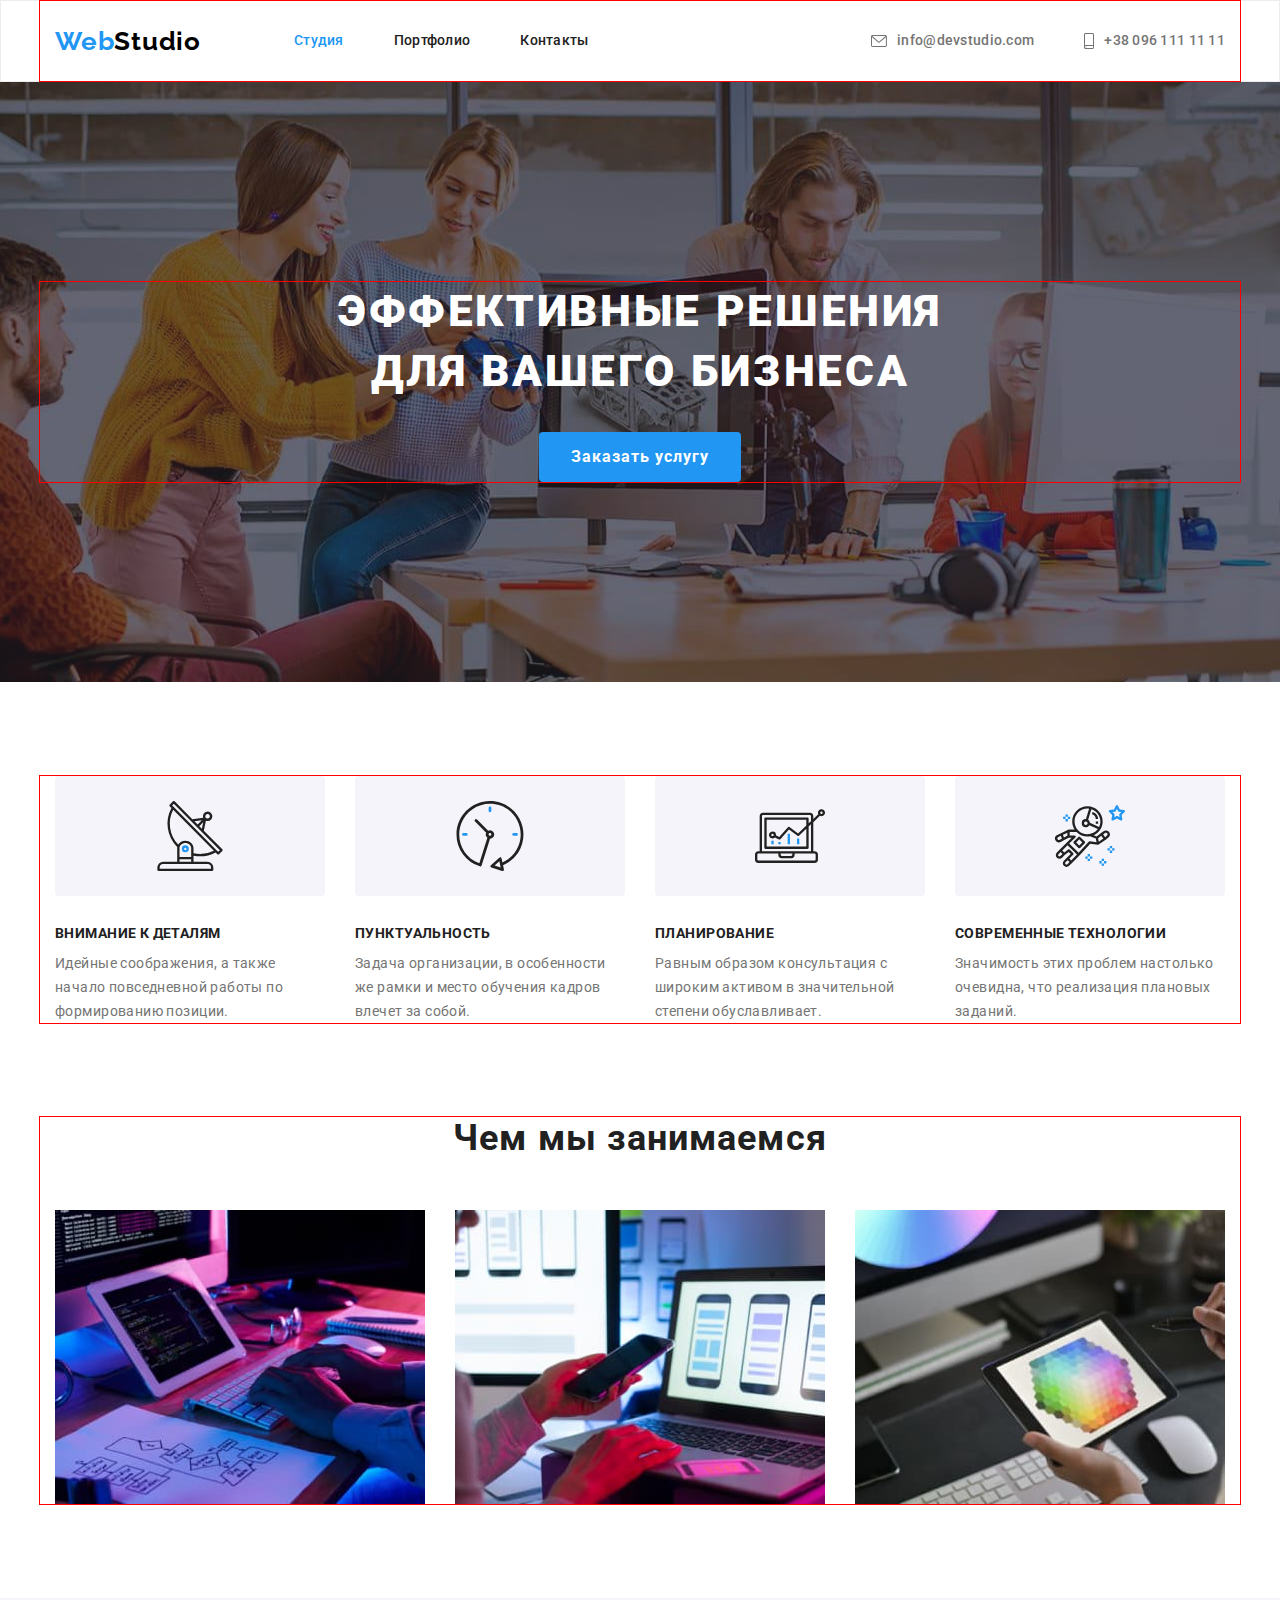
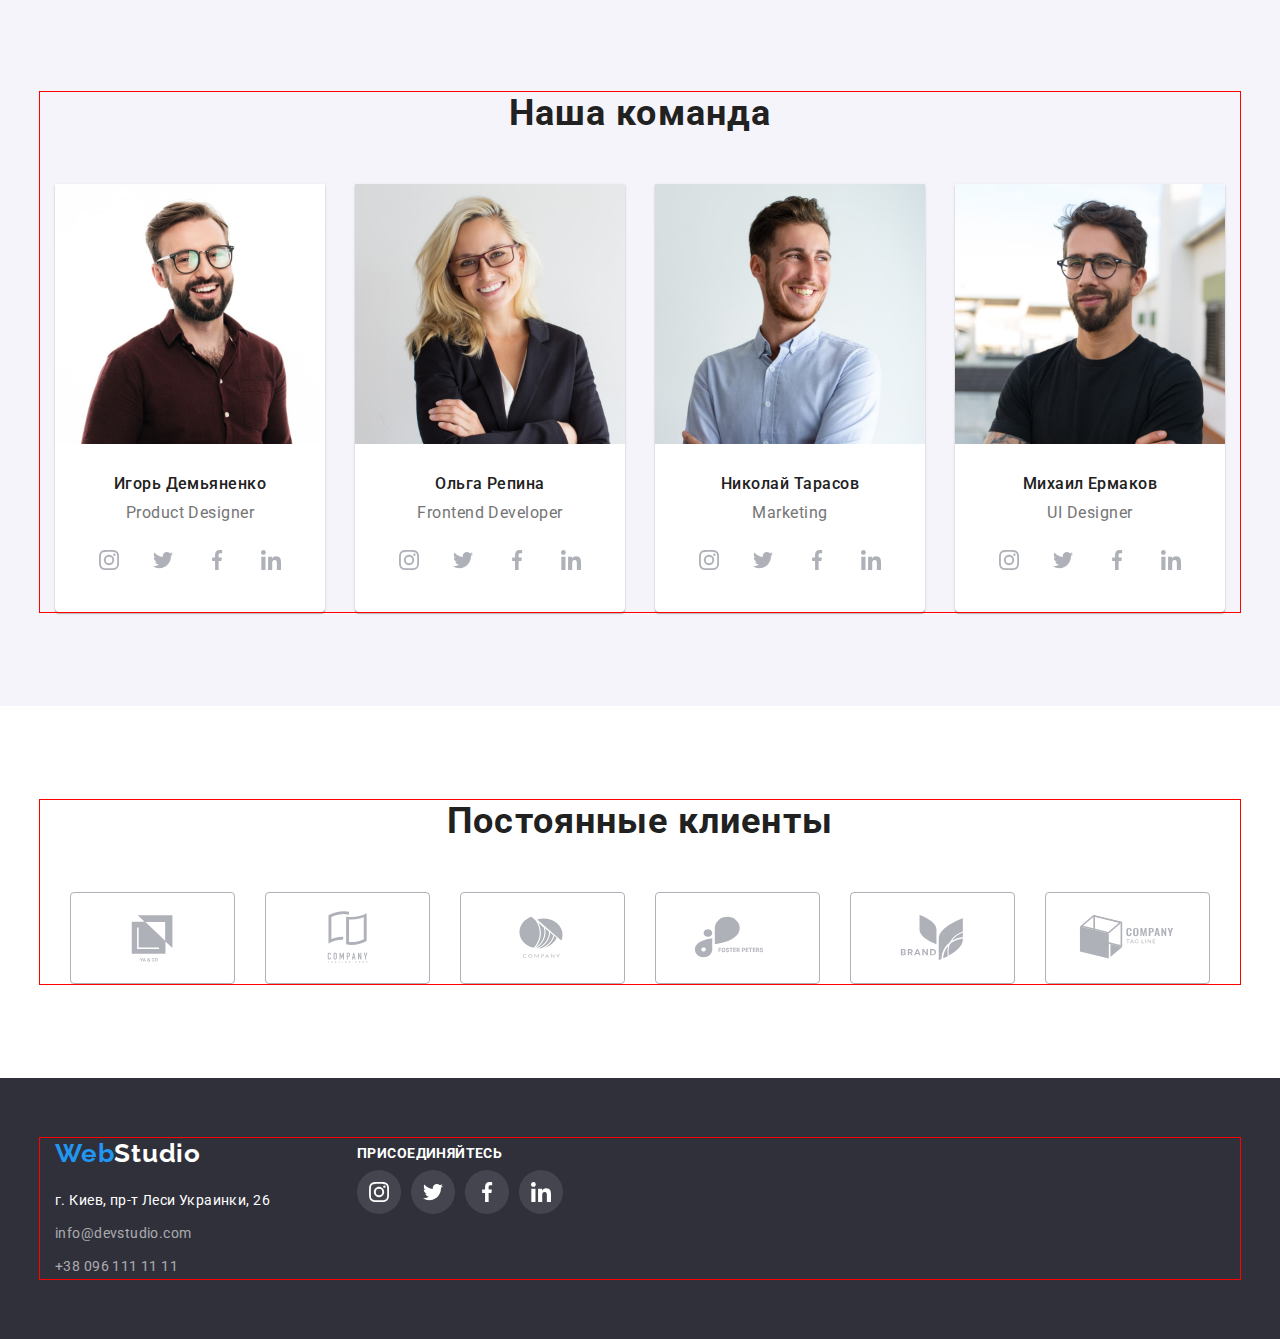
==== index.html @ b8fc0707 "дз" ====
<!DOCTYPE html>
<html lang="ru">

<head>
    <meta charset="UTF-8">
    <meta http-equiv="X-UA-Compatible" content="IE=edge">
    <meta name="viewport" content="width=device-width, initial-scale=1.0">
    <link rel="stylesheet" href="https://cdnjs.cloudflare.com/ajax/libs/modern-normalize/1.1.0/modern-normalize.min.css">
    <link rel="preconnect" href="https://fonts.googleapis.com">
    <link rel="preconnect" href="https://fonts.gstatic.com" crossorigin>
    <link
        href="https://fonts.googleapis.com/css2?family=Montserrat:wght@400;700&family=Raleway:wght@700&family=Roboto:wght@400;500;700;900&display=swap"
        rel="stylesheet">
    <link rel="stylesheet" href="./css/styles.css">
    <title>WebStudio</title>
</head>

<body>
    <!-- Шапкpа страницы -->
    <header class="header">
        <div class="container">
        <nav class="navigation">
            <a href="./index.html" class="logo-blue link">Web<span class="logo-black link">Studio</span></a>
            <ul class="site-navigation-list">
                <li class="header-item-site"><a class="site-navigation link" href="./index.html"><span class="studio-blue">Студия</span></a></li>
                <li class="header-item-site"><a class="site-navigation link" href="./portfolio.html">Портфолио</a></li>
                <li class="header-item-site"><a class="site-navigation link" href="">Контакты</a></li>
            </ul>
        </nav>
            <ul class="auth-navigation-list">
                <li class="header-item-auth">
                    <a class="auth-navigation link" href="mail:info@devstudio.com">
                        <svg class="auth-navigation-icon" width="16" height="12">
                            <use href="./images/icons.svg#icon-envelope"></use>
                        </svg>info@devstudio.com
                    </a>
                </li>
                <li class="header-item-auth">
                    <a class="auth-navigation link" href="tel:+380961111111">
                        <svg class="auth-navigation-icon" width="10" height="16">
                            <use href="./images/icons.svg#icon-smartphone"></use>
                        </svg>+38 096 111 11 11
                    </a>
                </li>
            </ul>
        </div>    
    </header>
    <!-- Уникальный контент страницы -->
    <main>
    <!-- Герой -->
        <section class="hero">
            <div class="container">
            <h1 class="hero-title">Эффективные решения для вашего бизнеса</h1>
            <button class="hero-btn">Заказать услугу</button>
            </div>
        </section>
        <section class="block-our-featires">
            <div class="container">
            <h2 class="visually-hidden">Наши особенности</h2>
            <ul class="list-our-featires">
                <li class="blok-title-list icon-antenna">
                    <h3 class="block-title-text">Внимание к деталям</h3>
                    <p class="block-title-text-about">Идейные соображения, а также начало повседневной работы по формированию позиции.</p>
                </li>
                <li class="blok-title-list icon-clock">
                    <h3 class="block-title-text">Пунктуальность</h3>
                    <p class="block-title-text-about">Задача организации, в особенности же рамки и место обучения кадров влечет за собой.</p>
                </li>
                <li class="blok-title-list icon-diagram">
                    <h3 class="block-title-text">Планирование</h3>
                    <p class="block-title-text-about">Равным образом консультация с широким активом в значительной степени обуславливает.</p>
                </li>
                <li class="blok-title-list icon-astronaut">
                    <h3 class="block-title-text">Современные технологии</h3>
                    <p class="block-title-text-about">Значимость этих проблем настолько очевидна, что реализация плановых заданий.</p>
                </li>
            </ul>
        </div>
        </section>
        <section class="block section">
            <div class="container">
            <h2 class="block-title">Чем мы занимаемся</h2>
            <ul class="block-list">
                <li class="blok-item"><img src="./images/services-img-1.jpg" alt="Ноутбук" width="370">
                </li>
                <li class="blok-item"><img src="./images/services-img-2.jpg" alt="Андроид" width="370">
                </li>
                <li class="blok-item"><img src="./images/services-img-3.jpg" alt="Планшет" width="370">
                </li>
            </ul>
            </div>
        </section>
        <section class="block-our-team section">
            <div class="container">
            <h2 class="block-title">Наша команда</h2>
            <ul class="feature-list">
                <li class="feature-list-blok"><img class="feature-list-imges" src="./images/our-team-img-1.jpg" alt="Дизайнер" width="270" height="260">
                <div class="team-name-text">
                    <h3 class="name">Игорь Демьяненко</h3>
                    <p class="text" lang="en">Product Designer</p>
                    <ul class="social-networks">
                        <li class="social-networks-item">
                            <a href="" class="social-networks-link">
                                <svg class="social-networks-icon" width="20" height="20">
                                    <use href="./images/icons.svg#icon-instagram"></use>
                                </svg>
                            </a>
                        </li>
                        <li class="social-networks-item">
                            <a href="" class="social-networks-link">
                                <svg class="social-networks-icon" width="20" height="20">
                                    <use href="./images/icons.svg#icon-twitter"></use>
                                </svg>
                            </a>
                        </li>
                        <li class="social-networks-item">
                            <a href="" class="social-networks-link">
                                <svg class="social-networks-icon" width="20" height="20">
                                    <use href="./images/icons.svg#icon-facebook"></use>
                                </svg>
                            </a>
                        </li>
                        <li class="social-networks-item">
                            <a href="" class="social-networks-link">
                                <svg class="social-networks-icon" width="20" height="20">
                                    <use href="./images/icons.svg#icon-linkedin"></use>
                                </svg>
                            </a>
                        </li>              
                    </ul>    
                </div>
                </li>
                <li class="feature-list-blok"><img class="feature-list-imges" src="./images/our-team-img-2.jpg" alt="Разработчик" width="270" height="260">
                <div class="team-name-text">
                    <h3 class="name">Ольга Репина</h3>
                    <p class="text" lang="en">Frontend Developer</p>
                    <ul class="social-networks">
                        <li class="social-networks-item">
                            <a href="" class="social-networks-link">
                                <svg class="social-networks-icon" width="20" height="20">
                                    <use href="./images/icons.svg#icon-instagram"></use>
                                </svg>
                            </a>
                        </li>
                        <li class="social-networks-item">
                            <a href="" class="social-networks-link">
                                <svg class="social-networks-icon" width="20" height="20">
                                    <use href="./images/icons.svg#icon-twitter"></use>
                                </svg>
                            </a>
                        </li>
                        <li class="social-networks-item">
                            <a href="" class="social-networks-link">
                                <svg class="social-networks-icon" width="20" height="20">
                                    <use href="./images/icons.svg#icon-facebook"></use>
                                </svg>
                            </a>
                        </li>
                        <li class="social-networks-item">
                            <a href="" class="social-networks-link">
                                <svg class="social-networks-icon" width="20" height="20">
                                    <use href="./images/icons.svg#icon-linkedin"></use>
                                </svg>
                            </a>
                        </li>              
                    </ul>    
                </div>
                </li>
                <li class="feature-list-blok"><img class="feature-list-imges" src="./images/our-team-img-3.jpg" alt="Маркетолог" width="270" height="260">
                <div class="team-name-text">
                    <h3 class="name">Николай Тарасов</h3>
                    <p class="text" lang="en">Marketing</p>
                    <ul class="social-networks">
                        <li class="social-networks-item">
                            <a href="" class="social-networks-link">
                                <svg class="social-networks-icon" width="20" height="20">
                                    <use href="./images/icons.svg#icon-instagram"></use>
                                </svg>
                            </a>
                        </li>
                        <li class="social-networks-item">
                            <a href="" class="social-networks-link">
                                <svg class="social-networks-icon" width="20" height="20">
                                    <use href="./images/icons.svg#icon-twitter"></use>
                                </svg>
                            </a>
                        </li>
                        <li class="social-networks-item">
                            <a href="" class="social-networks-link">
                                <svg class="social-networks-icon" width="20" height="20">
                                    <use href="./images/icons.svg#icon-facebook"></use>
                                </svg>
                            </a>
                        </li>
                        <li class="social-networks-item">
                            <a href="" class="social-networks-link">
                                <svg class="social-networks-icon" width="20" height="20">
                                    <use href="./images/icons.svg#icon-linkedin"></use>
                                </svg>
                            </a>
                        </li>              
                    </ul>    
                </div>
                </li>
                <li class="feature-list-blok"><img class="feature-list-imges" src="./images/our-team-img-4.jpg" alt="Дизайнер интерфейсов" width="270" height="260">
                <div class="team-name-text">
                    <h3 class="name">Михаил Ермаков</h3>
                    <p class="text" lang="en">UI Designer</p>
                    <ul class="social-networks">
                        <li class="social-networks-item">
                            <a href="" class="social-networks-link">
                                <svg class="social-networks-icon" width="20" height="20">
                                    <use href="./images/icons.svg#icon-instagram"></use>
                                </svg>
                            </a>
                        </li>
                        <li class="social-networks-item">
                            <a href="" class="social-networks-link">
                                <svg class="social-networks-icon" width="20" height="20">
                                    <use href="./images/icons.svg#icon-twitter"></use>
                                </svg>
                            </a>
                        </li>
                        <li class="social-networks-item">
                            <a href="" class="social-networks-link">
                                <svg class="social-networks-icon" width="20" height="20">
                                    <use href="./images/icons.svg#icon-facebook"></use>
                                </svg>
                            </a>
                        </li>
                        <li class="social-networks-item">
                            <a href="" class="social-networks-link">
                                <svg class="social-networks-icon" width="20" height="20">
                                    <use href="./images/icons.svg#icon-linkedin"></use>
                                </svg>
                            </a>
                        </li>              
                    </ul>    
                </div>
                </li>
            </ul>
            </div>
        </section>
        <section class="block section">
            <div class="container">
            <h2 class="block-title">Постоянные клиенты</h2>
            <ul class="block-list-regular-customers">
                <li class="regular-customers-item">
                    <a href="" class="regular-customers-link">
                        <svg class="regular-costomers-icon" width="106" height="60">
                            <use href="./images/icons.svg#icon-yaco"></use>
                        </svg>
                    </a>
                </li>
                <li class="regular-customers-item">
                    <a href="" class="regular-customers-link">
                        <svg class="regular-costomers-icon" width="106" height="60">
                            <use href="./images/icons.svg#icon-tagline-here"></use>
                        </svg>
                    </a>
                </li>
                <li class="regular-customers-item">
                    <a href="" class="regular-customers-link">
                        <svg class="regular-costomers-icon" width="106" height="60">
                            <use href="./images/icons.svg#icon-company"></use>
                        </svg>
                    </a>
                </li>
                <li class="regular-customers-item">
                    <a href="" class="regular-customers-link" >
                        <svg class="regular-costomers-icon" width="106" height="60">
                            <use href="./images/icons.svg#icon-foster-peters"></use>
                        </svg>
                    </a>
                </li>
                <li class="regular-customers-item">
                    <a href="" class="regular-customers-link">
                        <svg class="regular-costomers-icon" width="106" height="60">
                            <use href="./images/icons.svg#icon-brand"></use>
                        </svg>
                    </a>
                </li>
                <li class="regular-customers-item">
                    <a href="" class="regular-customers-link">
                        <svg class="regular-costomers-icon" width="106" height="60">
                            <use href="./images/icons.svg#icon-tag-line"></use>
                        </svg>
                    </a>
                </li>                
            </ul>
            </div>
        </section>
    </main>
    <!-- Подвал страницы -->
    <footer class="footer">
        <div class="container">
            <div>
            <a href="./index.html" class="logo-blue link">Web<span class="logo-white link">Studio</span></a>
            <address class="location">
            <p class="location-text">г. Киев, пр-т Леси Украинки, 26</p>
            <ul>
                <li class="location-list-general"><a class="location-list link" href="mail:info@devstudio.com">info@devstudio.com</a></li>
                <li class="location-list-general"><a class="location-list link" href="tel:+380961111111">+38 096 111 11 11</a></li>
            </ul>
            </address>
            </div>
            <div>
            <strong class="join-text">ПРИСОЕДИНЯЙТЕСЬ</strong>
            <ul class="social-networks">
                <li class="social-networks-item">
                    <a href="" class="social-networks-link join-color">
                        <svg class="social-networks-icon" width="20" height="20">
                            <use href="./images/icons.svg#icon-instagram"></use>
                        </svg>
                    </a>
                </li>
                <li class="social-networks-item">
                    <a href="" class="social-networks-link join-color">
                        <svg class="social-networks-icon" width="20" height="20">
                            <use href="./images/icons.svg#icon-twitter"></use>
                        </svg>
                    </a>
                </li>
                <li class="social-networks-item">
                    <a href="" class="social-networks-link join-color">
                        <svg class="social-networks-icon" width="20" height="20">
                            <use href="./images/icons.svg#icon-facebook"></use>
                        </svg>
                    </a>
                </li>
                <li class="social-networks-item">
                    <a href="" class="social-networks-link join-color">
                        <svg class="social-networks-icon" width="20" height="20">
                            <use href="./images/icons.svg#icon-linkedin"></use>
                        </svg>
                    </a>
                </li>              
            </ul>  
            </div>
        </div>
    </footer>

</body>

</html>
---- css/styles.css ----
:root {
--primary-text-color: #212121;
--title-text-color: #757575;
--accent-color: #2196F3;
--hero-text-color: #FFFFFF;
--typical-margin-mini: 4px;
--typical-margin-midi: 10px;
--typical-margin-maxi: 50px;
--typical-padding-midi: 60px;
--typical-padding-maxi: 94px;
}
/* цвет логотипа студия #000000 */
/* цвет первичный фон background: #E5E5E5; */
/* цвет вторичный фон background: #2F303A; */
/* цвет промежуточный фон background: #F5F4FA; */

/* html { 
    box-sizing: border-box;
}
  

*,
*::before,
*::after {
    box-sizing: inherit;
} */

p,
h1,
h2,
h3,
h4,
h5,
h6 {
    margin: 0;
}

ul,
ol {
    margin: 0;
    padding-left: 0;
}
body {
    font-family: Roboto, Tahoma, sans-serif;
    color: var(--title-text-color);
    font-weight: 400;
    font-size: 14px;
    line-height: 1.71;
    letter-spacing: 0.03em;

    margin: 0;
}
 img {
     display: block;
 }

.visually-hidden {
    position: absolute;
    white-space: nowrap;
    width: 1px;
    height: 1px;
    overflow: hidden;
    border: 0;
    padding: 0;
    clip: rect(0 0 0 0);
    clip-path: inset(50%);
    margin: -1px;
}

.container {
    width: 1200px;
    padding-left: 15px;
    padding-right: 15px;
    margin: 0 auto;
    outline: 1px solid red;
}

/*-----------------------HEADER----------------------*/

header { 
    background-color: var(--hero-text-color);
    border: 1px solid #ECECEC;

    }
        
ul {
    list-style: none;
}

.link {
    text-decoration: none;
}

.section {
    padding-top:var(--typical-padding-maxi);
    padding-bottom:var(--typical-padding-maxi);
}  
    
.logo-blue {
    display: flex;
    align-items: center;

        
    color: var(--accent-color);
    font-family: Raleway, Tahoma, sans-serif;
    font-weight: 700;
    font-size: 26px;
    line-height: 1.19;
    letter-spacing: 0.03em;

    margin-right: 93px;
}

.logo-black {
    color: #000000;
} 

.studio-blue {
    color: var(--accent-color);
}

.portfolio-blue {
    color: var(--accent-color);
}

.header .container {  
    display: flex;
    align-items: center;    
}
 
.navigation {
    display: flex;    
}

.site-navigation-list {
    display: flex;
    align-items: center;
   
}

.header-item-site:not(:last-child) {
    margin-right: 50px;
}

.site-navigation {
    display:block;

    color: var(--primary-text-color);
    font-weight: 500;
    font-size: 14px;
    line-height: 1.14;
    letter-spacing: 0.02em;

    padding-top: 32px;
    padding-bottom: 32px;
}

.site-navigation:hover,
.site-navigation:focus {
    color: var(--accent-color);
}

.auth-navigation-list {
    display: flex;
    margin-left: auto;   
}

.header-item-auth:not(:first-child) {
    margin-left: 50px;
}

.auth-navigation {
    color: var(--title-text-color);
    font-weight: 500;
    font-size: 14px;
    line-height: 1.14;
    letter-spacing: 0.02em;

    display: flex;
    justify-content: center;
    align-items: center;
    fill: #757575;
}

.auth-navigation-icon {
    fill: currentColor;
    margin-right: 10px;
}

.auth-navigation:hover,
.auth-navigation:focus {
    color: var(--accent-color);
}

    

/*-----------------------HERO----------------------*/

.hero {
    max-width: 1600px;
    margin-left: auto;
    margin-right: auto; 
    background-color: #2F303A;
    background-image: linear-gradient(
            rgba(47, 48, 58, 0.4),
            rgba(47, 48, 58, 0.4)), 
    url(../images/team-work-img.jpg);  
    background-repeat: no-repeat;  
    background-position: center;
    background-size: cover;
    /* box-shadow: 0px 4px 4px rgba(0, 0, 0, 0.25); */
    padding-top: 200px;
    padding-bottom: 200px;
}    
   
.hero-title {
    color: var(--hero-text-color);
    font-weight: 900;
    font-size: 44px;
    line-height: 1.36;             
    text-align: center;
    letter-spacing: 0.06em;
    text-transform: uppercase; 

    max-width: 696px;
    margin-bottom: 30px;     
    margin-left: auto;
    margin-right: auto;      
}

.hero-btn {
    color: var(--hero-text-color);
    background-color: var(--accent-color);
   
    
    cursor: pointer;
    font-family: inherit;
    font-weight: 700;
    font-size: 16px;
    line-height: 1.88;            
    display: flex;
    align-items: center;
    text-align: center;
    letter-spacing: 0.06em;

    margin: 0 auto;
    display: block;  
    
    border: 0px;
    border-radius: 4px;
    padding: 10px 32px;
}

.hero-btn:hover,
.hero-btn:focus {
    background-color: #188CE8;
    box-shadow: 0px 4px 4px rgba(0, 0, 0, 0.15);
}



/*-----------------------SECTION----------------------*/
.block-our-featires {
    padding-top: var(--typical-padding-maxi);
}

.list-our-featires {
    display: flex;
    margin-right: -30px;
}

.blok-title-list {
    /* width: 270px; */
    flex-basis: calc(100% / 4 - 30px);
    margin-right: 30px;

}

/* .list-our-featires {
    flex-basis: calc(100% / 4 - 30px);
    margin-right: 30px;
   
} */

.block-title {
    color: var(--primary-text-color);
    font-weight: 700;
    font-size: 36px;
    line-height: 1.17;
    text-align: center;
    letter-spacing: 0.03em;
    
    margin-bottom: var(--typical-margin-maxi);
}



.blok-title-list::before{
    display: block;
    content: "";
    height: 120px;
    background-size: contain;
    background-repeat: no-repeat;
    background-position: center;
    background-color: #F5F4FA;
    border-radius: 4px;
    margin-bottom: 30px;
    background-size: 70px;
}

.icon-antenna::before {
    background-image: url(../images/antenna.svg);
}

.icon-clock::before {
    background-image: url(../images/clock.svg);
}

.icon-diagram::before {
    background-image: url(../images/diagram.svg);
}

.icon-astronaut::before {
    background-image: url(../images/astronaut.svg);
}

.block-title-text {
    color: var(--primary-text-color);
    font-weight: 700;
    font-size: 14px;
    line-height: 1.14;
    letter-spacing: 0.03em;
    text-transform: uppercase;

    margin-bottom: var(--typical-margin-midi);
 }

.block-title-text-about {
    max-width: 270px;
}

.block-list {
    display: flex;
    margin-left: -30px; 
    flex-wrap: wrap; 
}

.blok-item {
    flex-basis: calc(100% / 3 - 30px);
    margin-left: 30px;
}

/*------------------SECTION OUR TEAM----------------------*/
.block-our-team {
    background-color: #F5F4FA;
}

.feature-list {
    display: flex;
    margin-left: -30px;
}

.feature-list-blok {
    box-shadow: 0px 1px 3px rgba(0, 0, 0, 0.12), 0px 1px 1px rgba(0, 0, 0, 0.14), 0px 2px 1px rgba(0, 0, 0, 0.2);
    border-radius: 0px 0px 4px 4px;
    /* width: 270px; */
    background: var(--hero-text-color);
    flex-basis: calc(100% / 4 - 30px);
    margin-left: 30px;
}

.feature-list .name {
    color: var(--primary-text-color);
    font-weight: 500;
    font-size: 16px;
    line-height: 1.19;        
    text-align: center;
    letter-spacing: 0.03em;

    margin-bottom: var(--typical-margin-midi);
}

.team-name-text {
    padding-top: 30px;
    padding-bottom: 30px;
}

.feature-list .text {
    font-size: 16px;
    line-height: 1.19;
    text-align: center;
    letter-spacing: 0.03em;
    margin-bottom: 16px;
}

.social-networks{
    display: flex;
    justify-content: center;
}

.social-networks-item + .social-networks-item {
    margin-left: 10px;
}

.social-networks-link {
    display: flex;
    justify-content: center;
    align-items: center;
    width: 44px;
    height: 44px;
    border-radius: 50%;
    fill: #AFB1B8;
    background-color: var(--hero-text-color);
 
} 

.social-networks-link:hover,
.social-networks-link:focus {
    background-color: var(--accent-color);   
    fill: var(--hero-text-color);
}

/*-----------------------SECTION REGULAR CUSTOMERS----------------*/
.block-list-regular-customers {
    display: flex;
    justify-content: center;
}

.regular-customers-item + .regular-customers-item {
    margin-left: 30px;
}

.regular-customers-item {
    flex-basis: calc(100% / 6 - 30px);
}

.regular-customers-link {
    display: flex;
    justify-content: center;
    align-items: center;
    /* width: 170px; */
    height: 92px;
    border: 1px solid #AFB1B8;
    border-radius: 4px;
    fill: #AFB1B8;
}

.regular-customers-link:hover,
.regular-customers-link:focus {
    fill: var(--accent-color);
    border: 1px solid var(--accent-color);
}

/*-----------------------SECTION PORTFOLIO----------------------*/
.block-portfolio-list-btn {
    display: flex;
    justify-content: center;
    margin-bottom: 50px;
}

.block-portfolio-btn {
    border-radius: 4px; 
    border: 0px solid transparent;
    color: var(--primary-text-color);
    background-color: #F5F4FA;
    cursor: pointer;
    font-family: inherit;
    font-weight: 500;
    font-size: 16px;
    line-height: 1.63;
    text-align: center;
    letter-spacing: 0.03em;

    padding: 6px 22px;
}

.portfolio-button:not(:last-child) {
    margin-right: 8px;
}

.block-portfolio-btn:hover,
.block-portfolio-btn:focus {
    color: var(--hero-text-color);
    background-color: var(--accent-color);
    box-shadow: 0px 2px 2px rgba(0, 0, 0, 0.12),
    0px 1px 2px rgba(0, 0, 0, 0.08),
    0px 3px 1px rgba(0, 0, 0, 0.1);
}

.block-portfolio-images{
    margin-bottom: 0px;
}

.block-portfolio-list .title {
    color: var(--primary-text-color);
    font-weight: 700;
    font-size: 18px;
    line-height: 2;
    letter-spacing: 0.06em;

    margin-bottom: var(--typical-margin-mini);
}

.block-portfolio-list .topic {
    font-size: 16px;
    line-height: 1.88;
    letter-spacing: 0.03em;
}

.block-portfolio-card {
    width: 370px;
    flex-basis: calc(100% / 3 - 30px);
    margin-left: 30px;
    margin-bottom: 30px;
 }

 .block-portfolio-link {
    display: block;
 }

.block-portfolio-link:hover,
.block-portfolio-link:focus {
    box-shadow: 1px 4px 6px rgba(0, 0, 0, 0.16),
     0px 4px 4px rgba(0, 0, 0, 0.06),
     0px 1px 1px rgba(0, 0, 0, 0.12);
}

.title-topic {
    border: 1px solid #EEEEEE;
    border-top: none;
    padding: 20px 24px;
}

.block-portfolio-list {
    display: flex;
    flex-wrap: wrap;
    margin-left: -30px;
    margin-bottom: -30px;
}

/*-----------------------FOOTER----------------------*/
footer {
    background-color: #2F303A;

    padding-top: var(--typical-padding-midi);
    padding-bottom: var(--typical-padding-midi);
}

.logo-white {
    color: var(--hero-text-color);
    margin-right: 156px;
}
 
.footer .logo-blue {
    margin-right: 0;
}

.location {
    font-style: normal;

    margin-top: 20px;
}

.location-text {
    color: var(--hero-text-color);

    margin-bottom: 9px;
}

.location-list {
    color: rgba(255, 255, 255, 0.6);
    line-height: 1.71;
    letter-spacing: 0.03em;
}

.location-list:hover,
.location-list:focus {
    color: var(--accent-color);
}

.location-list-general:not(:last-child) {
    margin-bottom: 9px;
}

.join-text {
    font-style: Bold;
    font-size: 14px;
    line-height: 1.14;
    line-height: 100%;
    align: Left;
    vertical-align: Top;
    letter-spacing: 3%;
    color: var(--hero-text-color);
    margin-bottom: 20px;
    
}
    
.footer .container {
    display: flex;
    align-items: baseline;
}

.join-color {
    background-color: rgba(255, 255, 255, 0.1);
    fill: var(--hero-text-color);
}
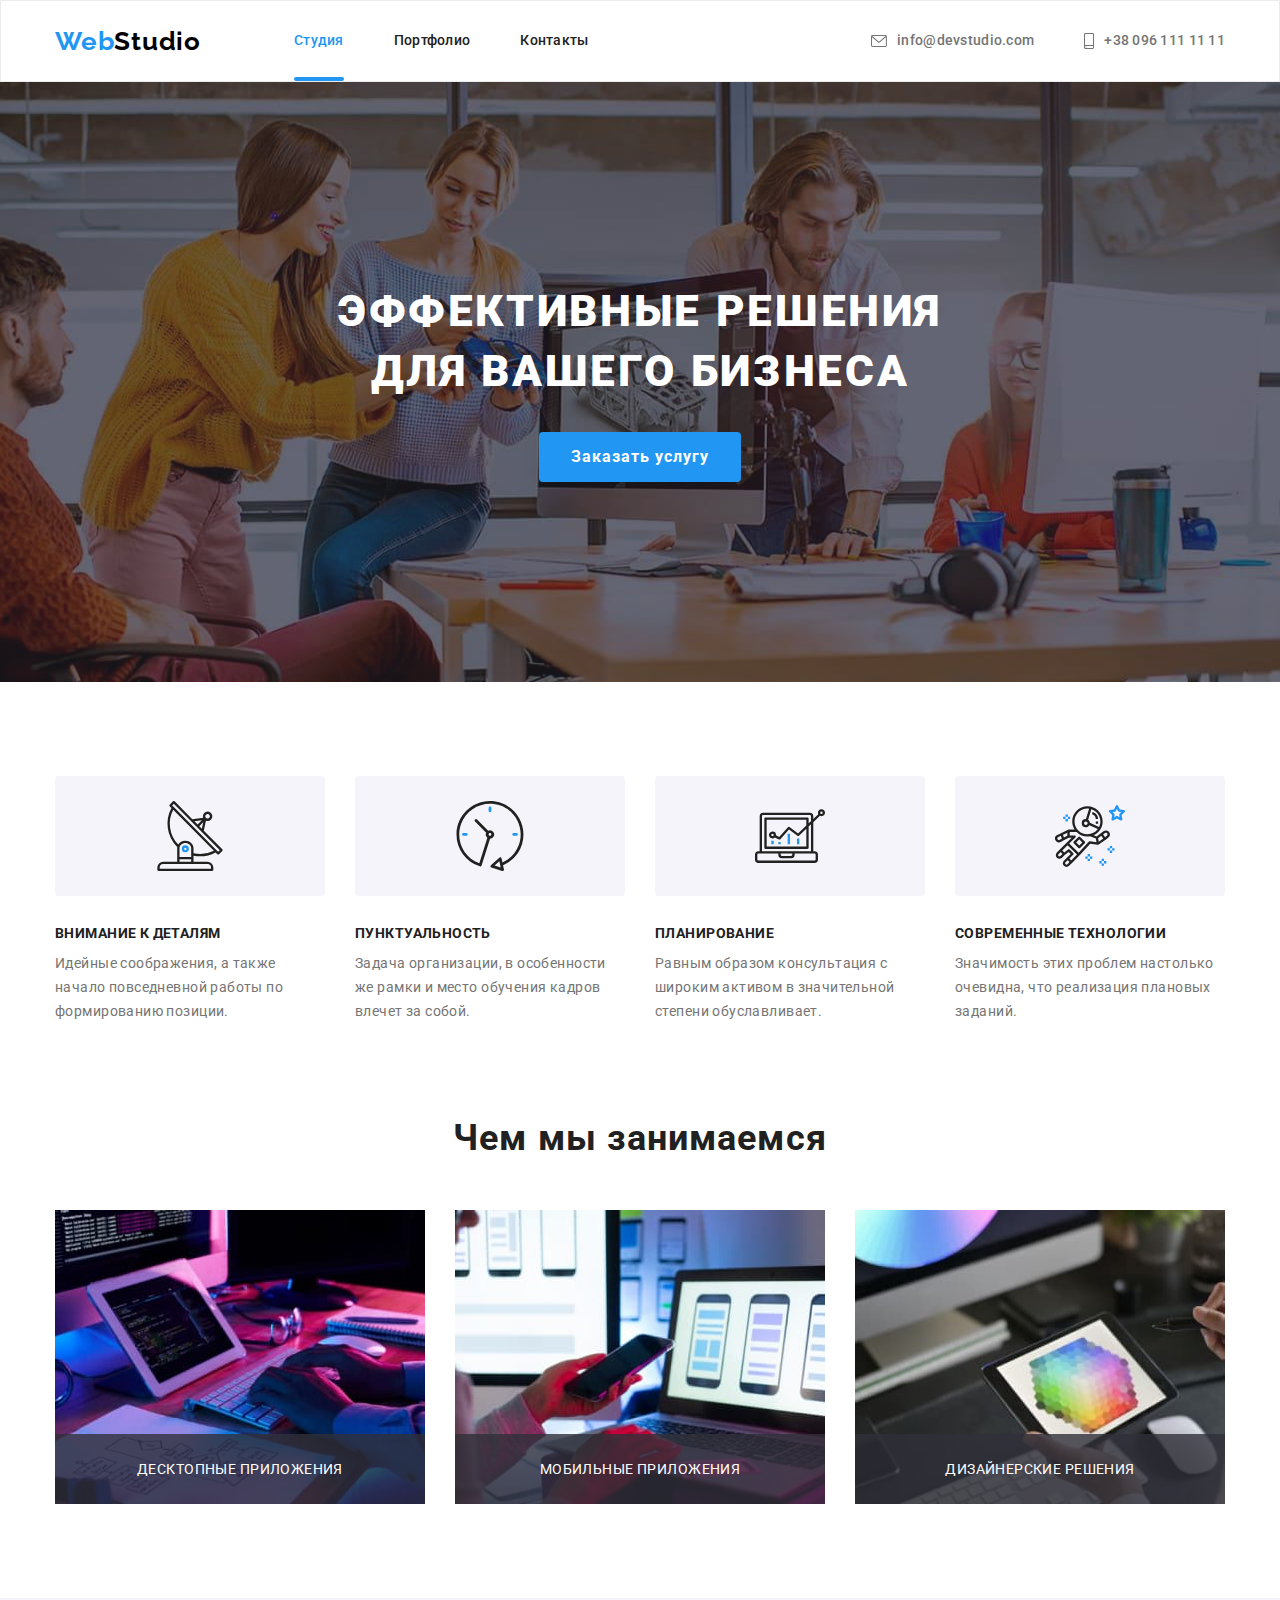
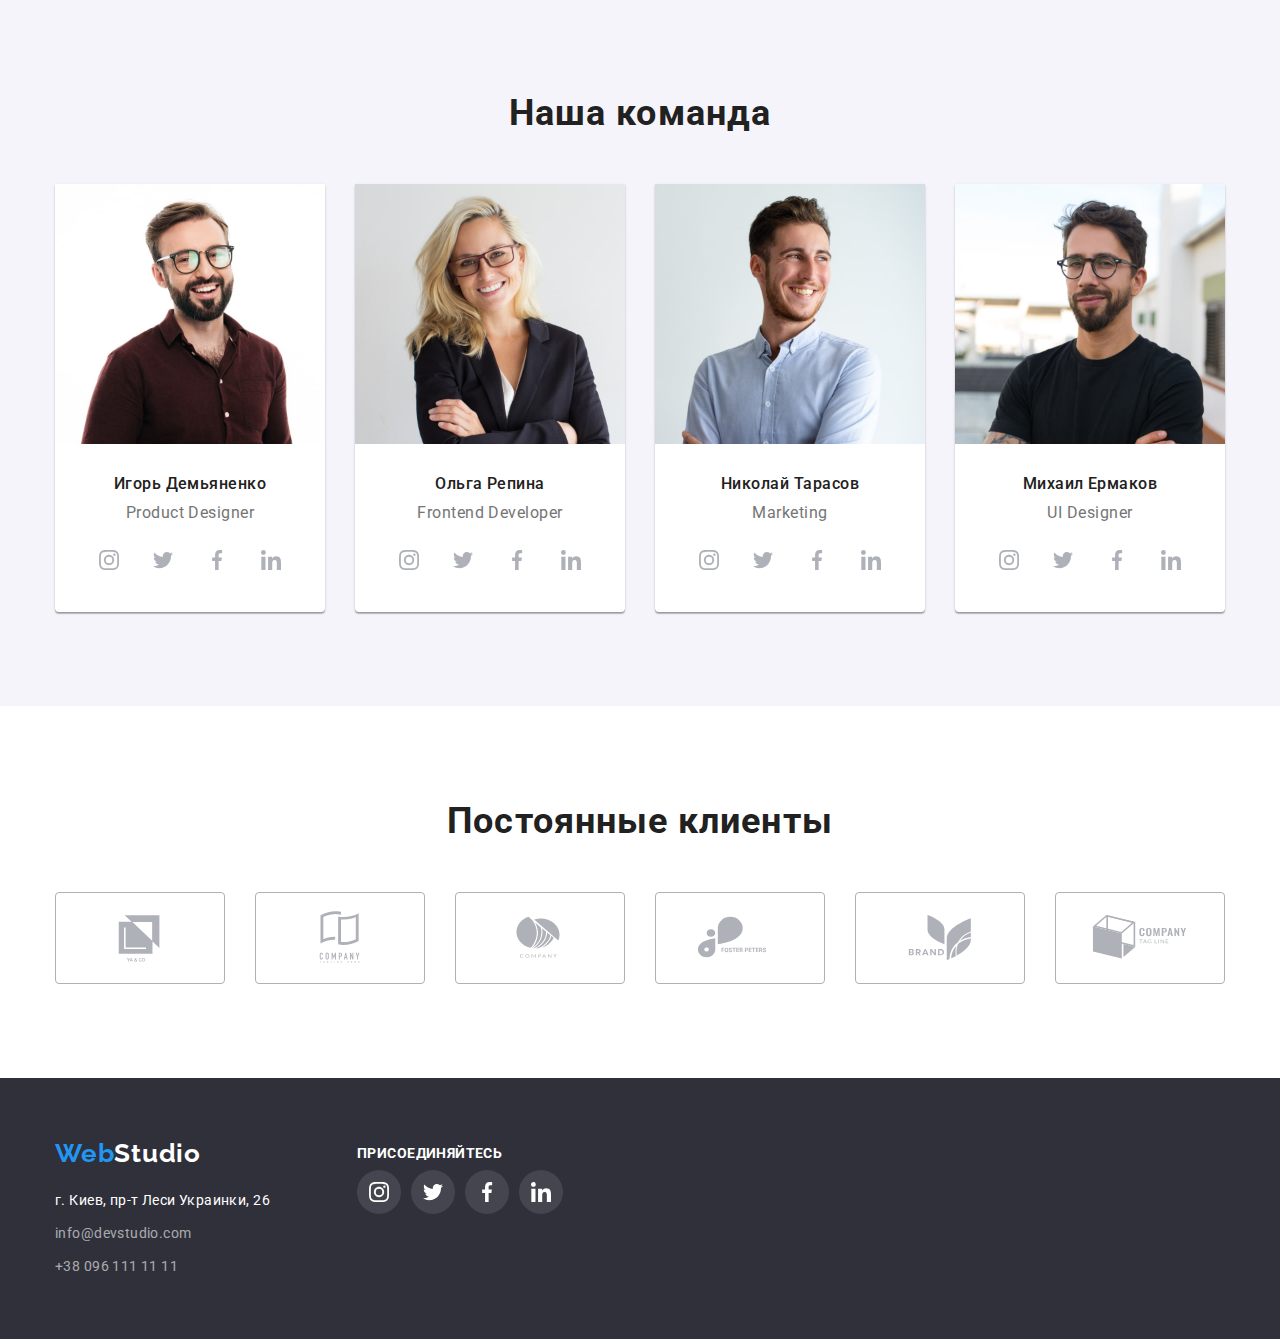
==== commit c158e5e9: "HW5" ====
--- a/index.html
+++ b/index.html
@@ -22,7 +22,7 @@
         <nav class="navigation">
             <a href="./index.html" class="logo-blue link">Web<span class="logo-black link">Studio</span></a>
             <ul class="site-navigation-list">
-                <li class="header-item-site"><a class="site-navigation link" href="./index.html"><span class="studio-blue">Студия</span></a></li>
+                <li class="header-item-site"><a class="site-navigation current link" href="./index.html"><span class="studio-blue">Студия</span></a></li>
                 <li class="header-item-site"><a class="site-navigation link" href="./portfolio.html">Портфолио</a></li>
                 <li class="header-item-site"><a class="site-navigation link" href="">Контакты</a></li>
             </ul>
@@ -51,7 +51,7 @@
         <section class="hero">
             <div class="container">
             <h1 class="hero-title">Эффективные решения для вашего бизнеса</h1>
-            <button class="hero-btn">Заказать услугу</button>
+            <button type="button" class="hero-btn" data-modal-open>Заказать услугу</button>
             </div>
         </section>
         <section class="block-our-featires">
@@ -81,11 +81,17 @@
             <div class="container">
             <h2 class="block-title">Чем мы занимаемся</h2>
             <ul class="block-list">
-                <li class="blok-item"><img src="./images/services-img-1.jpg" alt="Ноутбук" width="370">
-                </li>
-                <li class="blok-item"><img src="./images/services-img-2.jpg" alt="Андроид" width="370">
-                </li>
-                <li class="blok-item"><img src="./images/services-img-3.jpg" alt="Планшет" width="370">
+                <li class="blok-item">
+                    <img src="./images/services-img-1.jpg" alt="Ноутбук" width="370">
+                    <p class="images-description">ДЕСКТОПНЫЕ ПРИЛОЖЕНИЯ</p>
+                </li>
+                <li class="blok-item">
+                    <img src="./images/services-img-2.jpg" alt="Андроид" width="370">
+                    <p class="images-description">МОБИЛЬНЫЕ ПРИЛОЖЕНИЯ</p>
+                </li>
+                <li class="blok-item">
+                    <img src="./images/services-img-3.jpg" alt="Планшет" width="370">
+                    <p class="images-description">ДИЗАЙНЕРСКИЕ РЕШЕНИЯ</p>
                 </li>
             </ul>
             </div>
@@ -339,7 +345,16 @@
             </div>
         </div>
     </footer>
-
+    <div class="bacdrop is-hidden" data-modal>
+        <div class="modal">
+            <button type="button" class="modal-close-btn" data-modal-close>
+                <svg class="" width="18" height="18">
+                    <use href="./images/icons.svg#icon-close-black"></use>
+                </svg>
+            </button>
+        </div>
+    </div>
+    <script src="./js/modal.js"></script>
 </body>
 
 </html>--- a/css/styles.css
+++ b/css/styles.css
@@ -8,6 +8,7 @@
 --typical-margin-maxi: 50px;
 --typical-padding-midi: 60px;
 --typical-padding-maxi: 94px;
+--time-variable: cubic-bezier(0.4, 0, 0.2, 1);
 }
 /* цвет логотипа студия #000000 */
 /* цвет первичный фон background: #E5E5E5; */
@@ -72,8 +73,8 @@
     padding-left: 15px;
     padding-right: 15px;
     margin: 0 auto;
-    outline: 1px solid red;
-}
+}
+
 
 /*-----------------------HEADER----------------------*/
 
@@ -135,6 +136,7 @@
 .site-navigation-list {
     display: flex;
     align-items: center;
+    
    
 }
 
@@ -142,7 +144,24 @@
     margin-right: 50px;
 }
 
+.header-item-site {
+    position: relative;
+}
+
+.current::after {
+    content: "";
+    position: absolute;
+    bottom: 0;
+    display: block;
+    width: 100%;
+    height: 4px;  
+    border-radius: 4px;    
+    background-color: var(--accent-color);
+}
+
 .site-navigation {
+    transition: color 250ms var(--time-variable);
+
     display:block;
 
     color: var(--primary-text-color);
@@ -170,6 +189,8 @@
 }
 
 .auth-navigation {
+    transition: color 250ms var(--time-variable);
+
     color: var(--title-text-color);
     font-weight: 500;
     font-size: 14px;
@@ -190,12 +211,10 @@
 .auth-navigation:hover,
 .auth-navigation:focus {
     color: var(--accent-color);
-}
-
     
+}
 
 /*-----------------------HERO----------------------*/
-
 .hero {
     max-width: 1600px;
     margin-left: auto;
@@ -208,7 +227,7 @@
     background-repeat: no-repeat;  
     background-position: center;
     background-size: cover;
-    /* box-shadow: 0px 4px 4px rgba(0, 0, 0, 0.25); */
+   
     padding-top: 200px;
     padding-bottom: 200px;
 }    
@@ -229,10 +248,12 @@
 }
 
 .hero-btn {
+    transition: box-shadow 250ms var(--time-variable), 
+    background-color 250ms var(--time-variable);
+
     color: var(--hero-text-color);
     background-color: var(--accent-color);
-   
-    
+       
     cursor: pointer;
     font-family: inherit;
     font-weight: 700;
@@ -270,17 +291,10 @@
 }
 
 .blok-title-list {
-    /* width: 270px; */
     flex-basis: calc(100% / 4 - 30px);
     margin-right: 30px;
 
 }
-
-/* .list-our-featires {
-    flex-basis: calc(100% / 4 - 30px);
-    margin-right: 30px;
-   
-} */
 
 .block-title {
     color: var(--primary-text-color);
@@ -292,8 +306,6 @@
     
     margin-bottom: var(--typical-margin-maxi);
 }
-
-
 
 .blok-title-list::before{
     display: block;
@@ -348,6 +360,27 @@
 .blok-item {
     flex-basis: calc(100% / 3 - 30px);
     margin-left: 30px;
+    position: relative;
+}
+
+.images-description {
+    display: flex;
+    align-items: center;
+    justify-content: center;
+    position: absolute;
+
+    width: 100%;
+    height: 70px;
+    background-color: rgba(47, 48, 58, 0.8);
+    bottom: 0;
+    text-transform: uppercase;
+    font-style: Bold;
+    line height: 1.14;
+    line-height: 100%;
+    align: Center;
+    vertical-align: Top;
+    letter-spacing: 3%;
+    color: var(--hero-text-color);
 }
 
 /*------------------SECTION OUR TEAM----------------------*/
@@ -363,7 +396,6 @@
 .feature-list-blok {
     box-shadow: 0px 1px 3px rgba(0, 0, 0, 0.12), 0px 1px 1px rgba(0, 0, 0, 0.14), 0px 2px 1px rgba(0, 0, 0, 0.2);
     border-radius: 0px 0px 4px 4px;
-    /* width: 270px; */
     background: var(--hero-text-color);
     flex-basis: calc(100% / 4 - 30px);
     margin-left: 30px;
@@ -403,6 +435,9 @@
 }
 
 .social-networks-link {
+    transition: background-color 250ms var(--time-variable),
+    fill 250ms var(--time-variable);
+
     display: flex;
     justify-content: center;
     align-items: center;
@@ -411,8 +446,7 @@
     border-radius: 50%;
     fill: #AFB1B8;
     background-color: var(--hero-text-color);
- 
-} 
+ } 
 
 .social-networks-link:hover,
 .social-networks-link:focus {
@@ -424,21 +458,22 @@
 .block-list-regular-customers {
     display: flex;
     justify-content: center;
-}
-
-.regular-customers-item + .regular-customers-item {
-    margin-left: 30px;
+    margin-left: -30px;
 }
 
 .regular-customers-item {
     flex-basis: calc(100% / 6 - 30px);
+    margin-left: 30px;
 }
 
 .regular-customers-link {
+    transition: fill 250ms var(--time-variable),
+    border 250ms var(--time-variable);
+
+
     display: flex;
     justify-content: center;
     align-items: center;
-    /* width: 170px; */
     height: 92px;
     border: 1px solid #AFB1B8;
     border-radius: 4px;
@@ -459,6 +494,10 @@
 }
 
 .block-portfolio-btn {
+    transition: color 250ms var(--time-variable), 
+    background-color 250ms var(--time-variable),
+    box-shadow 250ms var(--time-variable);
+
     border-radius: 4px; 
     border: 0px solid transparent;
     color: var(--primary-text-color);
@@ -508,13 +547,14 @@
 }
 
 .block-portfolio-card {
-    width: 370px;
     flex-basis: calc(100% / 3 - 30px);
     margin-left: 30px;
     margin-bottom: 30px;
  }
 
  .block-portfolio-link {
+    transition: box-shadow 250ms var(--time-variable);
+
     display: block;
  }
 
@@ -525,6 +565,37 @@
      0px 1px 1px rgba(0, 0, 0, 0.12);
 }
 
+.block-portfolio-link:hover .portfolio-top-text,
+.block-portfolio-link:focus .portfolio-top-text {
+    transform: translateY(0);  
+}
+
+.portfolio-top-wrap {
+    position: relative;
+    overflow: hidden;
+}
+
+.portfolio-top-text {
+    position: absolute;
+    top: 0;
+    transform: translateY(100%);
+    transition: transform 250ms var(--time-variable);
+    
+    font-style: Regular;
+    font-size: 18px;
+    line-height: 1.56;
+    line-height: 133%;
+    align: Left;
+    vertical align: Top;
+    letter spacing: 3%; 
+
+    padding: 63px 24px;
+    height: 100%;
+   
+    color: var(--hero-text-color);
+    background-color: rgba(33, 150, 243, 0.9);
+}
+
 .title-topic {
     border: 1px solid #EEEEEE;
     border-top: none;
@@ -568,6 +639,8 @@
 }
 
 .location-list {
+    transition: color 250ms var(--time-variable);
+
     color: rgba(255, 255, 255, 0.6);
     line-height: 1.71;
     letter-spacing: 0.03em;
@@ -604,3 +677,52 @@
     background-color: rgba(255, 255, 255, 0.1);
     fill: var(--hero-text-color);
 }
+/* ------------------------------------------------- */
+
+.bacdrop {
+    position: fixed;
+    top: 0;
+    left: 0;
+    width: 100%;
+    height: 100%;
+    background-color: rgba(0, 0, 0, 0.2);
+    opacity: 1;
+    transition: opacity 250ms var(--time-variable), 
+    visibility 250ms var(--time-variable);
+}
+
+.bacdrop.is-hidden .modal {
+    transform: translate(-50%, -50%) scaleX(0);
+}
+
+.modal {
+    position: absolute;
+    top: 50%;
+    left: 50%;
+    transform: translate(-50%, -50%) scaleX(1);
+    width: 528px;
+    min-height: 581px;
+    background-color: var(--hero-text-color);
+    border-radius: 4px;
+    transition: transform 250ms var(--time-variable);
+}
+
+.modal-close-btn {
+    position: absolute;
+    right: 8px;
+    top: 8px;
+    width: 30px;
+    height: 30px;
+    border: 1px solid rgba(0, 0, 0, 0.1);
+    border-radius: 50%;
+    background-color: var(--hero-text-color);
+    display: flex;
+    align-items: center;
+    justify-content: center;
+}
+
+.is-hidden {
+    opacity: 0;
+    visibility: hidden;
+    pointer-events: none;
+}
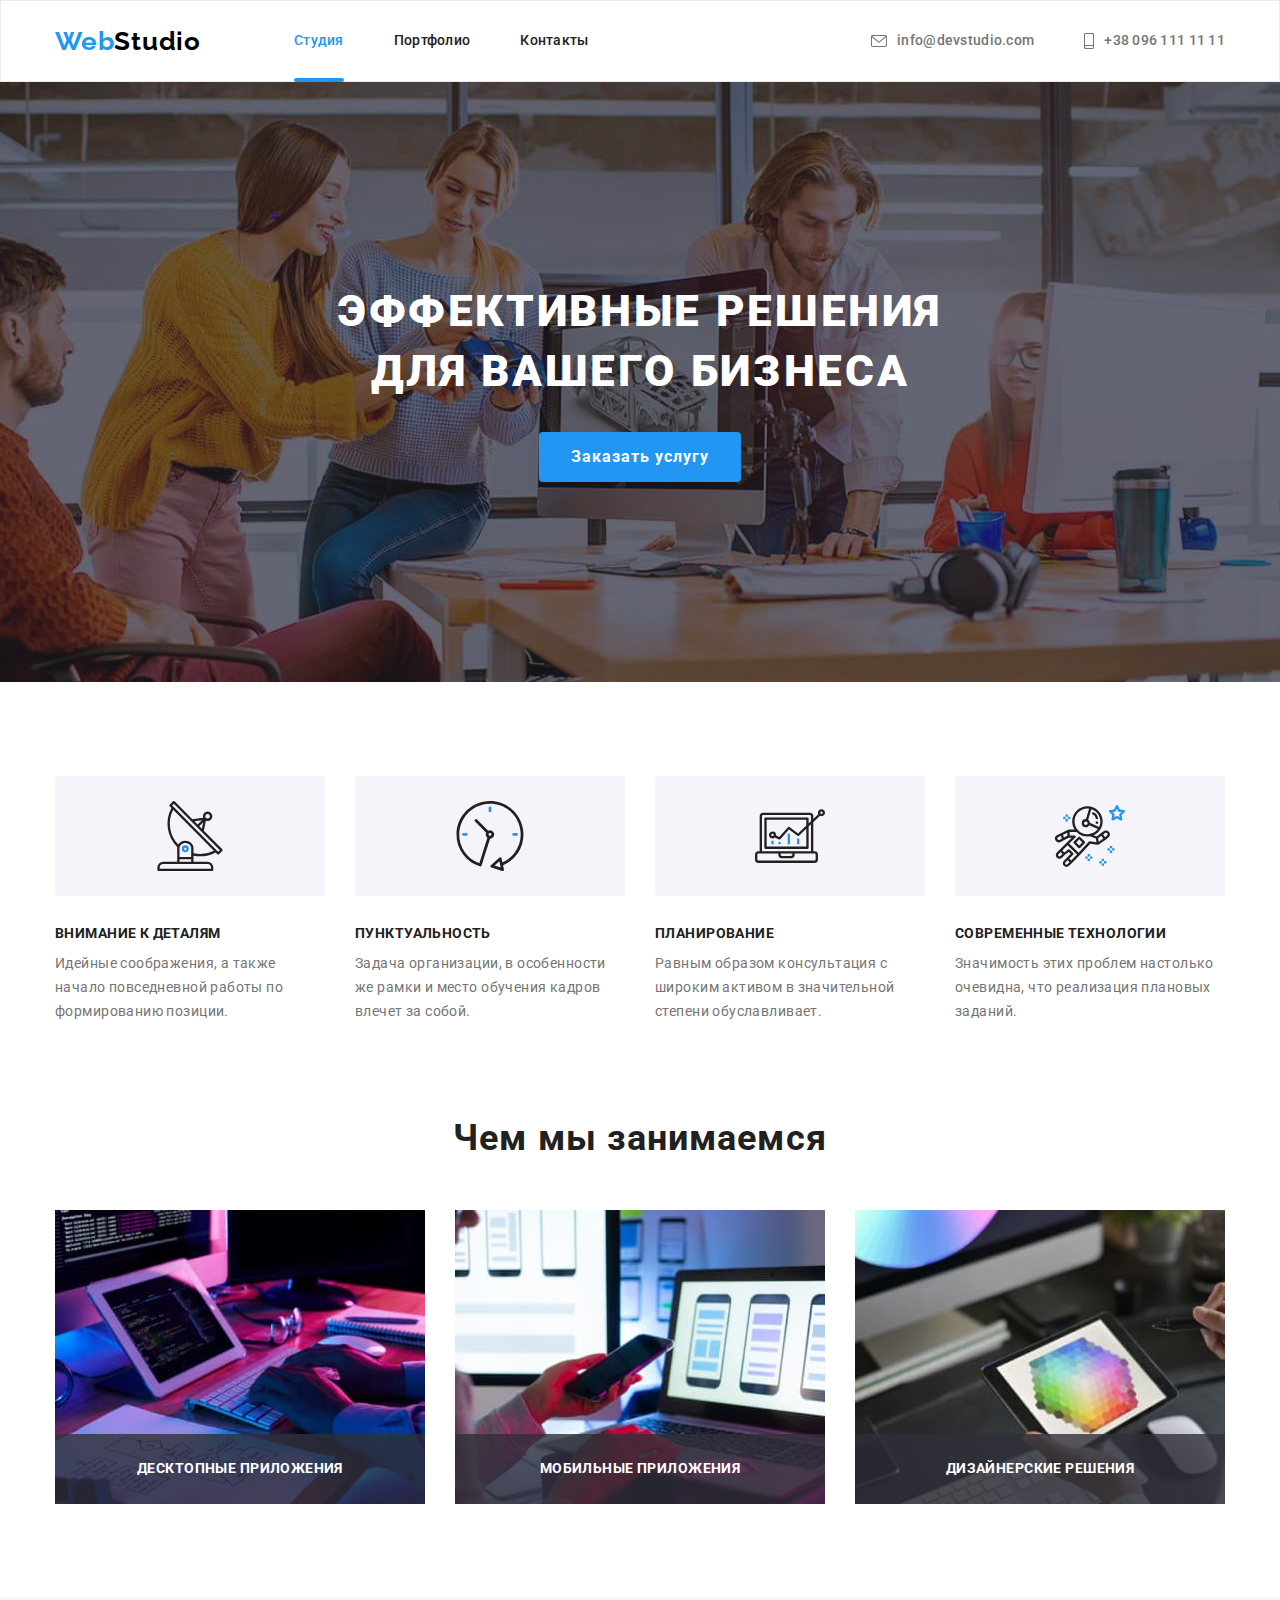
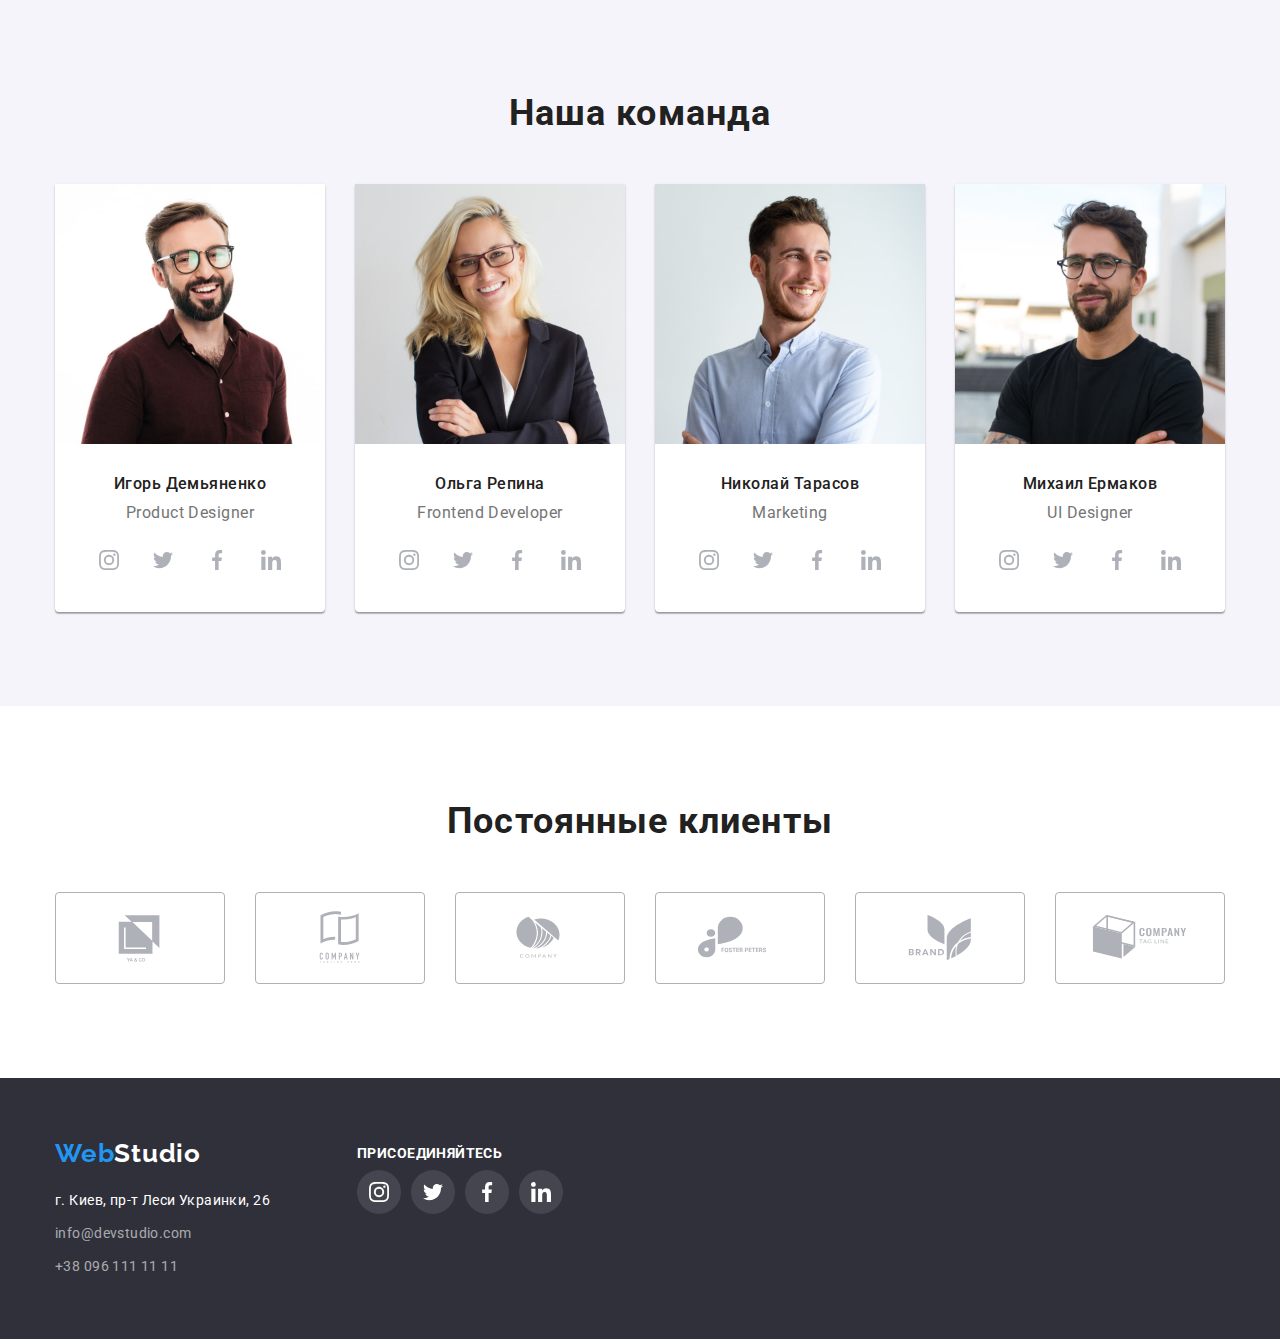
==== commit 7869e4ef: "правки ментора" ====
--- a/index.html
+++ b/index.html
@@ -348,7 +348,7 @@
     <div class="bacdrop is-hidden" data-modal>
         <div class="modal">
             <button type="button" class="modal-close-btn" data-modal-close>
-                <svg class="" width="18" height="18">
+                <svg class="button-close-icon" width="18" height="18">
                     <use href="./images/icons.svg#icon-close-black"></use>
                 </svg>
             </button>
--- a/css/styles.css
+++ b/css/styles.css
@@ -151,7 +151,7 @@
 .current::after {
     content: "";
     position: absolute;
-    bottom: 0;
+    bottom: -1px;
     display: block;
     width: 100%;
     height: 4px;  
@@ -374,12 +374,10 @@
     background-color: rgba(47, 48, 58, 0.8);
     bottom: 0;
     text-transform: uppercase;
-    font-style: Bold;
-    line height: 1.14;
-    line-height: 100%;
-    align: Center;
-    vertical-align: Top;
-    letter-spacing: 3%;
+    
+    font-weight: 700;    
+    line-height: 1.17;
+    
     color: var(--hero-text-color);
 }
 
@@ -576,20 +574,19 @@
 }
 
 .portfolio-top-text {
+    display: flex;
+    align-items: center;
+
     position: absolute;
     top: 0;
     transform: translateY(100%);
     transition: transform 250ms var(--time-variable);
     
-    font-style: Regular;
     font-size: 18px;
     line-height: 1.56;
-    line-height: 133%;
-    align: Left;
-    vertical align: Top;
-    letter spacing: 3%; 
-
-    padding: 63px 24px;
+           
+    padding-right: 24px;
+    padding-left: 24px;
     height: 100%;
    
     color: var(--hero-text-color);
@@ -719,6 +716,12 @@
     display: flex;
     align-items: center;
     justify-content: center;
+    cursor: pointer;
+}
+
+.modal-close-btn:hover,
+.modal-close-btn:focus {
+    background-color: var(--accent-color);
 }
 
 .is-hidden {
